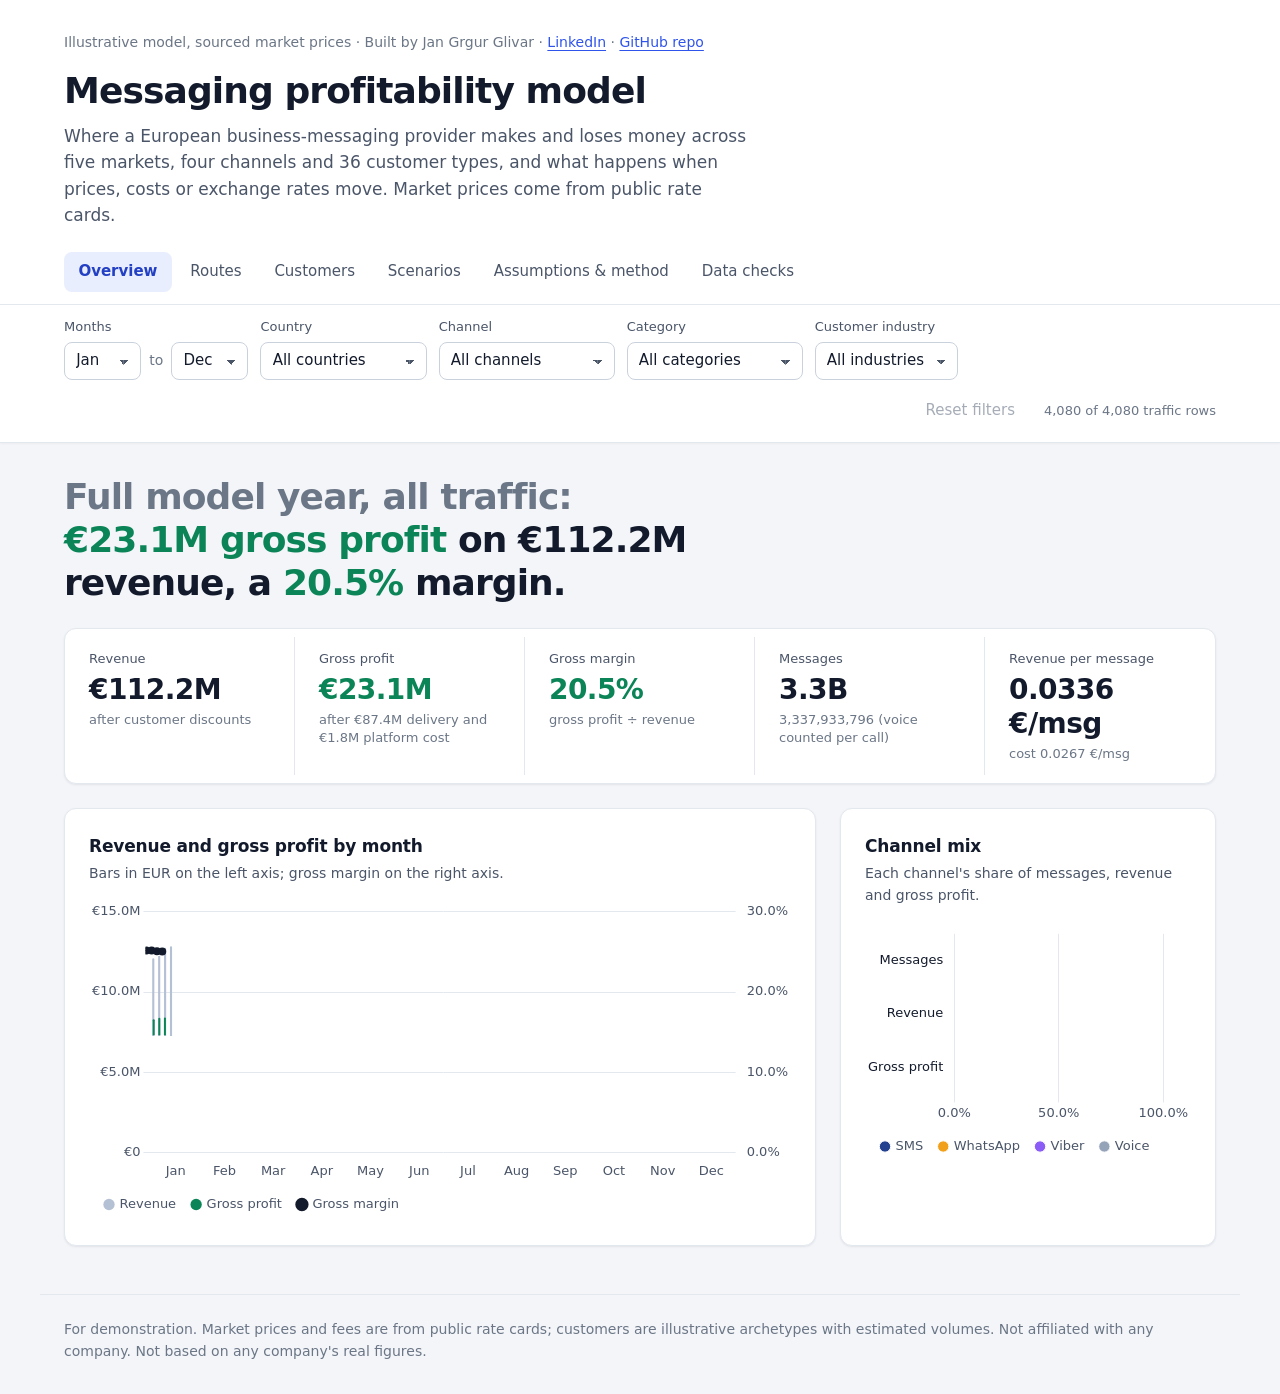
==== modules/messaging/index.html @ d7bd5bd0 "Add 'modules/messaging/' from commit 'a09c724ceb9d208fd73eb77443048b083f8823d0' git-subtree-dir: mod" ====
<!doctype html>
<html lang="en">
<head>
  <meta charset="utf-8">
  <meta name="viewport" content="width=device-width, initial-scale=1">
  <title>Messaging profitability model</title>
  <meta name="description" content="Interactive model of a business-messaging provider's gross margin by country, channel and customer, priced from public rate cards, with what-if scenarios. Customers are illustrative.">
  <link rel="icon" href="favicon.svg" type="image/svg+xml">
  <link rel="apple-touch-icon" href="apple-touch-icon.png">
  <meta name="theme-color" content="#2f54eb">
  <link rel="canonical" href="https://jangrgur-cmd.github.io/messaging-profitability/">

  <!-- Link previews (LinkedIn, Slack, email): title, description and image card. -->
  <meta property="og:type" content="website">
  <meta property="og:url" content="https://jangrgur-cmd.github.io/messaging-profitability/">
  <meta property="og:title" content="Messaging profitability model">
  <meta property="og:description" content="Interactive dashboard: where a European business-messaging provider makes and loses money, and what happens when operator prices, FX or channel mix change. Built by Jan Grgur Glivar.">
  <meta property="og:image" content="https://jangrgur-cmd.github.io/messaging-profitability/docs/screenshots/og-image.png">
  <meta property="og:image:width" content="1200">
  <meta property="og:image:height" content="630">
  <meta property="og:image:alt" content="Messaging profitability model: headline result, KPIs and monthly revenue and gross profit chart">
  <meta name="twitter:card" content="summary_large_image">
  <meta name="author" content="Jan Grgur Glivar">

  <link rel="stylesheet" href="css/style.css">
</head>
<body>
  <a class="skip-link" href="#main">Skip to content</a>

  <header class="masthead">
    <div class="wrap">
      <p class="byline">
        Illustrative model, sourced market prices · Built by Jan Grgur Glivar ·
        <a href="https://linkedin.com/in/jangrgurglivar" rel="noopener">LinkedIn</a> ·
        <a href="https://github.com/jangrgur-cmd/messaging-profitability" rel="noopener">GitHub repo</a>
      </p>
      <h1>Messaging profitability model</h1>
      <p class="lede">
        Where a European business-messaging provider makes and loses money across five markets,
        four channels and 36 customer types, and what happens when prices, costs or exchange rates
        move. Market prices come from public rate cards.
      </p>
    </div>

    <nav class="wrap tabs" aria-label="Views">
      <div role="tablist" id="tablist">
        <button role="tab" id="tab-overview" aria-controls="panel-overview" data-tab="overview">Overview</button>
        <button role="tab" id="tab-routes" aria-controls="panel-routes" data-tab="routes">Routes</button>
        <button role="tab" id="tab-customers" aria-controls="panel-customers" data-tab="customers">Customers</button>
        <button role="tab" id="tab-scenarios" aria-controls="panel-scenarios" data-tab="scenarios">Scenarios</button>
        <button role="tab" id="tab-assumptions" aria-controls="panel-assumptions" data-tab="assumptions">Assumptions &amp; method</button>
        <button role="tab" id="tab-checks" aria-controls="panel-checks" data-tab="checks">Data checks</button>
      </div>
    </nav>
  </header>

  <section class="filterbar" aria-label="Filters">
    <form class="wrap filters" id="filters">
      <fieldset class="filter filter--months">
        <legend>Months</legend>
        <label class="sr-only" for="f-from">From month</label>
        <select id="f-from" name="monthFrom"></select>
        <span aria-hidden="true">to</span>
        <label class="sr-only" for="f-to">To month</label>
        <select id="f-to" name="monthTo"></select>
      </fieldset>
      <div class="filter">
        <label for="f-country">Country</label>
        <select id="f-country" name="country"></select>
      </div>
      <div class="filter">
        <label for="f-channel">Channel</label>
        <select id="f-channel" name="channel"></select>
      </div>
      <div class="filter">
        <label for="f-category">Category</label>
        <select id="f-category" name="category"></select>
      </div>
      <div class="filter">
        <label for="f-industry">Customer industry</label>
        <select id="f-industry" name="industry"></select>
      </div>
      <div class="filter filter--actions">
        <button type="button" id="f-reset" class="button-quiet">Reset filters</button>
        <p class="filter-count" id="filter-count" aria-live="polite"></p>
      </div>
    </form>
  </section>

  <main id="main" class="wrap">
    <p class="load-error" id="load-error" hidden></p>

    <section role="tabpanel" id="panel-overview" aria-labelledby="tab-overview" tabindex="0">
      <h2 class="sr-only">Overview</h2>
      <p class="statement" id="statement" aria-live="polite"></p>

      <dl class="ledger" id="kpis"></dl>

      <div class="charts">
        <figure class="chart chart--wide">
          <figcaption>
            <h3>Revenue and gross profit by month</h3>
            <p>Bars in EUR on the left axis; gross margin on the right axis.</p>
          </figcaption>
          <div class="chart-box">
            <canvas id="trend-chart" role="img"></canvas>
          </div>
        </figure>
        <figure class="chart">
          <figcaption>
            <h3>Channel mix</h3>
            <p>Each channel's share of messages, revenue and gross profit.</p>
          </figcaption>
          <div class="chart-box chart-box--short">
            <canvas id="mix-chart" role="img"></canvas>
          </div>
          <p class="chart-note" id="mix-note" hidden></p>
        </figure>
      </div>
    </section>

    <section role="tabpanel" id="panel-routes" aria-labelledby="tab-routes" tabindex="0" hidden>
      <h2 class="section-title">Routes</h2>
      <p class="section-lede" id="routes-summary" aria-live="polite"></p>

      <div class="block heatmap-card">
        <h3 class="block-title">Gross margin by country and channel</h3>
        <p class="block-note">Each cell is one route. Deeper green means a higher margin; red cells lose money. A dash means no traffic.</p>
        <div id="heatmap" class="heatmap"></div>
      </div>

      <div class="block">
        <div class="block-head">
          <h3 class="block-title">All routes</h3>
          <button type="button" class="button-quiet" id="routes-csv">Download CSV</button>
        </div>
        <p class="block-note">Cost headroom: how much the route's delivery cost (operator, Meta or Viber fees) could rise,
          with customer prices unchanged, before it stops making money. A negative value means the route already loses money.</p>
        <div id="routes-table"></div>
      </div>
    </section>

    <section role="tabpanel" id="panel-customers" aria-labelledby="tab-customers" tabindex="0" hidden>
      <h2 class="section-title">Customers</h2>
      <p class="section-lede" id="customers-summary" aria-live="polite"></p>

      <figure class="chart block">
        <figcaption>
          <h3>Whale curve</h3>
          <p>Customers sorted from most to least profitable, against their cumulative share of gross profit.
            The curve rises above 100% when some customers lose money.</p>
        </figcaption>
        <div class="chart-box chart-box--short">
          <canvas id="whale-chart" role="img"></canvas>
        </div>
        <p class="chart-note" id="whale-note"></p>
      </figure>

      <div class="customers-grid">
        <div class="block">
          <div class="block-head">
            <h3 class="block-title">All customers</h3>
            <button type="button" class="button-quiet" id="customers-csv">Download CSV</button>
          </div>
          <div id="customers-table"></div>
        </div>
        <aside class="customer-panel" id="customer-detail" aria-live="polite" aria-label="Customer detail"></aside>
      </div>
    </section>
    <section role="tabpanel" id="panel-scenarios" aria-labelledby="tab-scenarios" tabindex="0" hidden>
      <h2 class="section-title">Scenarios</h2>
      <p class="section-lede" id="scenario-summary" aria-live="polite"></p>

      <div class="presets block" id="presets" role="group" aria-label="Preset scenarios"></div>

      <div class="scenario-layout">
        <form class="scenario-controls" id="scenario-form" aria-label="Scenario settings">
          <p class="block-note">
            Steps are applied in this order. Each bar in the bridge is the change in gross profit caused by
            that step, given the steps before it. Filters above apply to both baseline and scenario.
          </p>

          <fieldset class="step">
            <legend><span class="step-no">1</span> Volume</legend>
            <label class="slider">
              <span>Change in messages <output id="o-volume"></output></span>
              <input type="range" name="volumeChange" min="-30" max="30" step="1" value="0">
            </label>
            <label class="inline-select">Applies to
              <select name="volumeCategory"></select>
            </label>
          </fieldset>

          <fieldset class="step">
            <legend><span class="step-no">2</span> SMS → WhatsApp migration</legend>
            <label class="slider">
              <span>Authentication SMS moved <output id="o-ma"></output></span>
              <input type="range" name="migration.authentication" min="0" max="50" step="1" value="0">
            </label>
            <label class="slider">
              <span>Utility SMS moved <output id="o-mu"></output></span>
              <input type="range" name="migration.utility" min="0" max="50" step="1" value="0">
            </label>
            <label class="slider">
              <span>Marketing SMS moved <output id="o-mm"></output></span>
              <input type="range" name="migration.marketing" min="0" max="50" step="1" value="0">
            </label>
            <label class="inline-select">WhatsApp messages per SMS replaced
              <input type="number" name="conversionRatio" min="0.5" max="2" step="0.05" value="1">
            </label>
          </fieldset>

          <fieldset class="step">
            <legend><span class="step-no">3</span> Customer price</legend>
            <label class="slider">
              <span>Change in our own fee <output id="o-price"></output></span>
              <input type="range" name="priceChange" min="-20" max="20" step="1" value="0">
            </label>
            <label class="inline-select">Applies to
              <select name="priceChannel"></select>
            </label>
          </fieldset>

          <fieldset class="step">
            <legend><span class="step-no">4</span> Operator cost</legend>
            <label class="slider">
              <span>Change in delivery cost <output id="o-cost"></output></span>
              <input type="range" name="costChange" min="-30" max="50" step="1" value="0">
            </label>
            <label class="inline-select">Applies to
              <select name="costChannel"></select>
            </label>
            <div class="country-checks" id="cost-countries" role="group" aria-label="Countries the cost change applies to"></div>
            <p class="hint">With no country ticked, the change applies to all countries.</p>
          </fieldset>

          <fieldset class="step">
            <legend><span class="step-no">5</span> Exchange rate</legend>
            <label class="slider">
              <span>Change in EUR/USD <output id="o-fx"></output></span>
              <input type="range" name="fxChange" min="-20" max="20" step="1" value="0">
            </label>
          </fieldset>
        </form>

        <div class="scenario-results">
          <div class="block">
            <h3 class="block-title">Baseline and scenario</h3>
            <div id="scenario-compare"></div>
          </div>

          <figure class="chart block">
            <figcaption>
              <h3>Margin bridge</h3>
              <p>Gross profit from baseline to scenario, step by step. The axis does not start at zero, so small effects stay visible.</p>
            </figcaption>
            <div class="chart-box">
              <canvas id="bridge-chart" role="img"></canvas>
            </div>
          </figure>

          <div class="affected">
            <div class="block">
              <h3 class="block-title">Routes most affected</h3>
              <div id="affected-routes"></div>
            </div>
            <div class="block">
              <h3 class="block-title">Customers most affected</h3>
              <div id="affected-customers"></div>
            </div>
          </div>
        </div>
      </div>
    </section>
    <section role="tabpanel" id="panel-assumptions" aria-labelledby="tab-assumptions" tabindex="0" hidden>
      <h2 class="section-title">Assumptions &amp; method</h2>
      <p class="section-lede" id="assumptions-summary" aria-live="polite"></p>
      <p class="disclaimer">
        For demonstration. Market prices and fees are from public rate cards; customers are illustrative
        archetypes with estimated volumes. Not affiliated with any company. Not based on any company's real figures.
      </p>

      <div class="block">
        <div class="block-head">
          <h3 class="block-title">Every assumption</h3>
          <button type="button" class="button-quiet" id="assumptions-csv">Download CSV</button>
        </div>
        <div class="table-filters">
          <label class="inline-select">Group <select id="a-group"></select></label>
          <label class="inline-select">Status <select id="a-status"></select></label>
        </div>
        <div id="assumptions-table"></div>
      </div>

      <div class="block">
        <div class="block-head">
          <h3 class="block-title">Customer archetypes and their estimated volumes</h3>
          <button type="button" class="button-quiet" id="archetypes-csv">Download CSV</button>
        </div>
        <div id="archetypes-table"></div>
      </div>

      <div class="method">
        <div class="block">
          <h3 class="block-title">How the numbers are calculated</h3>
          <dl class="formulas">
            <div>
              <dt>Revenue</dt>
              <dd><code>volume × (pass-through + (list price − pass-through) × (1 − customer discount))</code>
                The discount applies only to our own fee. Third-party fees passed on at cost (Meta's WhatsApp fee,
                US carrier fees) are charged in full.</dd>
            </div>
            <div>
              <dt>Delivery cost</dt>
              <dd><code>volume × cost per message × exchange rate to EUR</code>
                What we pay operators (SMS, voice), Meta (WhatsApp) or Viber. USD costs are converted at the EUR/USD rate.</dd>
            </div>
            <div>
              <dt>Platform cost</dt>
              <dd><code>volume × platform cost per message</code>
                Our own infrastructure and support cost, so gross margin is not overstated.</dd>
            </div>
            <div>
              <dt>Gross profit</dt>
              <dd><code>revenue − delivery cost − platform cost</code></dd>
            </div>
            <div>
              <dt>Gross margin</dt>
              <dd><code>gross profit ÷ revenue</code> Shown as "n/a" when revenue is zero.</dd>
            </div>
            <div>
              <dt>Cost headroom</dt>
              <dd><code>gross profit ÷ delivery cost</code>
                How far delivery cost can rise, with prices unchanged, before a route breaks even: the margin of safety
                to bring into an operator negotiation. Raising that route's operator cost by this amount on the Scenarios
                tab brings its gross profit to zero.</dd>
            </div>
            <div>
              <dt>Route</dt>
              <dd>One country × channel combination, e.g. "Germany SMS". A route is loss-making when its gross profit
                over the selected period is below zero.</dd>
            </div>
            <div>
              <dt>Whale curve</dt>
              <dd>Customers sorted by gross profit, highest first, against their cumulative share of total gross
                profit. It rises above 100% when some customers lose money.</dd>
            </div>
            <div>
              <dt>Revenue and cost per message</dt>
              <dd><code>revenue ÷ messages</code> and <code>(delivery cost + platform cost) ÷ messages</code>.
                Voice is counted per call.</dd>
            </div>
          </dl>
        </div>

        <div class="block">
          <h3 class="block-title">Scenario order of operations</h3>
          <ol class="steps-list" id="method-steps"></ol>
          <p class="block-note">Each bar in the margin bridge is the change in gross profit caused by one step, given the
            steps before it, so the bars add up exactly to the total change.</p>
        </div>

        <div class="block">
          <h3 class="block-title">How the traffic data is made</h3>
          <p class="prose">
            A small Node script (<code>scripts/generate-data.mjs</code>) turns the assumptions into one row per month,
            customer, country, channel and category. Monthly volume = the customer's estimated base volume × its share
            of traffic in that country × the channel's share × the category's share × a seasonality index × a little
            random noise. The noise comes from a seeded random number generator, so the same assumptions always
            produce exactly the same data. Revenue, cost and profit are not stored; they are calculated in the
            browser, so scenarios can recalculate them.
          </p>
        </div>
      </div>
    </section>

    <section role="tabpanel" id="panel-checks" aria-labelledby="tab-checks" tabindex="0" hidden>
      <h2 class="section-title">Data checks</h2>
      <p class="section-lede" id="checks-summary" aria-live="polite"></p>
      <ul class="checks" id="checks-list"></ul>
    </section>
  </main>

  <footer class="wrap footer">
    <p>For demonstration. Market prices and fees are from public rate cards; customers are illustrative archetypes with estimated volumes. Not affiliated with any company. Not based on any company's real figures.</p>
  </footer>

  <script src="lib/chart.umd.min.js"></script>
  <script type="module" src="js/main.js"></script>
</body>
</html>
---- modules/messaging/css/style.css ----
/* Messaging profitability model: styles.
   Cool, crisp light theme. One accent colour (cobalt) for interface state only.
   Profit and loss have their own colours and are always paired with a word or
   symbol. Content sits on white cards over a light grey page. */

:root {
  --page: #f3f5f9;
  --surface: #ffffff;
  --surface-2: #f8fafc;
  --ink: #121a2b;
  --ink-muted: #4a5568;
  --ink-faint: #6b7686;
  --rule: #e3e8ef;
  --rule-strong: #c9d1dd;
  --accent: #2f54eb;
  --accent-strong: #2340c4;
  --accent-soft: #e9eefe;
  --profit: #0b8457;
  --loss: #d9363e;
  --revenue: #b4c0d4;

  --ch-sms: #24418f;
  --ch-whatsapp: #f0a01a;
  --ch-viber: #8b5cf6;
  --ch-voice: #94a3b8;

  --font-sans: "Segoe UI Variable Text", -apple-system, BlinkMacSystemFont, "SF Pro Text", "Segoe UI", system-ui, "Helvetica Neue", Arial, sans-serif;
  --font-display: "Segoe UI Variable Display", -apple-system, BlinkMacSystemFont, "SF Pro Display", "Segoe UI", system-ui, "Helvetica Neue", Arial, sans-serif;

  --step--1: 0.875rem;
  --step-0: 1rem;
  --step-1: 1.25rem;
  --step-2: 1.75rem;
  --step-3: 2.25rem;

  --space-1: 0.25rem;
  --space-2: 0.5rem;
  --space-3: 0.75rem;
  --space-4: 1rem;
  --space-5: 1.5rem;
  --space-6: 2rem;
  --space-7: 3rem;

  --radius: 12px;
  --radius-sm: 8px;
  --shadow: 0 1px 2px rgba(16, 24, 40, 0.04), 0 1px 3px rgba(16, 24, 40, 0.04);

  --wrap: 75rem;
  color-scheme: light;
}

*, *::before, *::after { box-sizing: border-box; }

html { -webkit-text-size-adjust: 100%; }

body {
  margin: 0;
  background: var(--page);
  color: var(--ink);
  font-family: var(--font-sans);
  font-size: var(--step-0);
  line-height: 1.55;
  font-variant-numeric: tabular-nums;
  -webkit-font-smoothing: antialiased;
}

a { color: var(--accent); text-underline-offset: 0.18em; }
a:hover { color: var(--accent-strong); text-decoration-thickness: 2px; }

:focus-visible {
  outline: 2px solid var(--accent);
  outline-offset: 2px;
  border-radius: 4px;
}

.wrap {
  max-width: var(--wrap);
  margin-inline: auto;
  padding-inline: var(--space-5);
}

.sr-only {
  position: absolute;
  width: 1px;
  height: 1px;
  padding: 0;
  margin: -1px;
  overflow: hidden;
  clip: rect(0 0 0 0);
  white-space: nowrap;
  border: 0;
}

.skip-link {
  position: absolute;
  left: var(--space-4);
  top: -3rem;
  padding: var(--space-2) var(--space-3);
  background: var(--surface);
  border: 1px solid var(--accent);
  border-radius: var(--radius-sm);
  z-index: 10;
}
.skip-link:focus { top: var(--space-4); }

/* Shared card look: white, hairline border, soft corners, barely-there shadow. */
.card,
.ledger,
.chart,
.heatmap-card,
.table-scroll,
.customer-panel,
.scenario-controls,
.checks,
.formulas,
.disclaimer {
  background: var(--surface);
  border: 1px solid var(--rule);
  border-radius: var(--radius);
  box-shadow: var(--shadow);
}

/* ---------- Masthead ---------- */

.masthead {
  background: var(--surface);
  border-bottom: 1px solid var(--rule);
}

.masthead > .wrap:first-child { padding-top: var(--space-6); }

.byline {
  margin: 0 0 var(--space-4);
  font-size: var(--step--1);
  color: var(--ink-faint);
}

h1 {
  margin: 0;
  font-family: var(--font-display);
  font-size: clamp(1.75rem, 1.4rem + 1.2vw, 2.25rem);
  line-height: 1.15;
  font-weight: 700;
  letter-spacing: -0.025em;
}

.lede {
  margin: var(--space-3) 0 var(--space-5);
  max-width: 64ch;
  font-size: 1.0625rem;
  color: var(--ink-muted);
}

/* ---------- Tabs ---------- */

.tabs { padding-bottom: var(--space-3); }

.tabs [role="tablist"] {
  display: flex;
  gap: var(--space-1);
  overflow-x: auto;
  scrollbar-width: none;
}

[role="tab"] {
  appearance: none;
  border: 0;
  background: none;
  padding: 0.5rem 0.9rem;
  border-radius: var(--radius-sm);
  font: inherit;
  font-size: 0.9375rem;
  font-weight: 500;
  color: var(--ink-muted);
  white-space: nowrap;
  cursor: pointer;
}

[role="tab"]:hover { color: var(--ink); background: var(--surface-2); }

[role="tab"][aria-selected="true"] {
  color: var(--accent-strong);
  background: var(--accent-soft);
  font-weight: 600;
}

/* ---------- Filter bar ---------- */

.filterbar {
  position: sticky;
  top: 0;
  z-index: 5;
  background: color-mix(in srgb, var(--surface) 94%, transparent);
  backdrop-filter: blur(8px);
  border-bottom: 1px solid var(--rule);
  box-shadow: 0 1px 2px rgba(16, 24, 40, 0.04);
}

.filters {
  display: flex;
  flex-wrap: wrap;
  align-items: flex-end;
  gap: var(--space-3);
  padding-block: var(--space-3);
  margin-block: 0;
}

.filter {
  display: flex;
  flex-direction: column;
  gap: 0.3rem;
  margin: 0;
  padding: 0;
  border: 0;
  min-width: 0;
}

.filter > label,
.filter > legend {
  padding: 0;
  font-size: 0.8125rem;
  font-weight: 500;
  color: var(--ink-muted);
}

.filter--months {
  flex-direction: row;
  flex-wrap: wrap;
  align-items: center;
  gap: var(--space-2);
}
.filter--months legend { width: 100%; margin-bottom: 0.3rem; }
.filter--months > span { font-size: var(--step--1); color: var(--ink-faint); }

select {
  font: inherit;
  font-size: 0.9375rem;
  color: var(--ink);
  background-color: var(--surface);
  border: 1px solid var(--rule-strong);
  border-radius: var(--radius-sm);
  padding: 0.4rem 2rem 0.4rem 0.7rem;
  min-height: 2.375rem;
  max-width: 14rem;
  appearance: none;
  background-image: linear-gradient(45deg, transparent 50%, var(--ink-muted) 50%),
    linear-gradient(135deg, var(--ink-muted) 50%, transparent 50%);
  background-position: calc(100% - 1rem) 55%, calc(100% - 0.7rem) 55%;
  background-size: 0.3rem 0.3rem;
  background-repeat: no-repeat;
  transition: border-color 150ms ease, box-shadow 150ms ease;
}
select:hover { border-color: var(--ink-faint); }

/* Dropdowns size to their longest option; cap them so the whole filter bar fits on one row. */
.filters select { max-width: 11rem; }

select.is-active {
  border-color: var(--accent);
  background-color: var(--accent-soft);
  color: var(--accent-strong);
  font-weight: 500;
}

.filter--actions {
  flex-direction: row;
  align-items: center;
  gap: var(--space-4);
  margin-left: auto;
}

.button-quiet {
  font: inherit;
  font-size: 0.9375rem;
  font-weight: 500;
  color: var(--accent);
  background: none;
  border: 1px solid transparent;
  border-radius: var(--radius-sm);
  padding: 0.4rem 0.75rem;
  min-height: 2.375rem;
  cursor: pointer;
  transition: background-color 150ms ease, border-color 150ms ease;
}
.button-quiet:hover:not(:disabled) { background: var(--accent-soft); color: var(--accent-strong); }
.button-quiet:disabled { color: var(--ink-faint); cursor: default; opacity: 0.6; }

.filter-count {
  margin: 0;
  font-size: 0.8125rem;
  color: var(--ink-faint);
}

/* ---------- Main ---------- */

main { padding-block: var(--space-6) var(--space-7); }

[role="tabpanel"]:focus-visible { outline-offset: 8px; }

.load-error {
  padding: var(--space-4);
  border-left: 3px solid var(--loss);
  border-radius: var(--radius-sm);
  background: var(--surface);
}

.placeholder { color: var(--ink-muted); }

/* The statement: the headline result, rewritten as the filters change. */
.statement {
  margin: 0 0 var(--space-5);
  max-width: 30ch;
  font-family: var(--font-display);
  font-size: clamp(1.625rem, 1.2rem + 1.5vw, var(--step-3));
  line-height: 1.2;
  font-weight: 700;
  letter-spacing: -0.025em;
  text-wrap: balance;
}

.statement .scope { color: var(--ink-faint); font-weight: 600; }
.statement .figure { white-space: nowrap; }
.statement .figure--profit { color: var(--profit); }
.statement .figure--loss { color: var(--loss); }

/* KPI row: one card, five figures separated by thin dividers. */
.ledger {
  display: grid;
  grid-template-columns: repeat(5, minmax(0, 1fr));
  margin: 0 0 var(--space-5);
  padding: var(--space-2) 0;
}

.ledger > div {
  padding: var(--space-3) var(--space-5);
  border-right: 1px solid var(--rule);
}
.ledger > div:last-child { border-right: 0; }

.ledger dt {
  font-size: 0.8125rem;
  font-weight: 500;
  color: var(--ink-muted);
}

.ledger dd { margin: 0; }

.ledger .value {
  display: block;
  font-family: var(--font-display);
  font-size: 1.75rem;
  font-weight: 700;
  letter-spacing: -0.02em;
  line-height: 1.2;
  margin-block: var(--space-1);
}

.ledger .value--loss { color: var(--loss); }

.ledger .detail {
  display: block;
  font-size: 0.8125rem;
  line-height: 1.4;
  color: var(--ink-faint);
}

.loss-mark {
  font-size: 0.55em;
  font-weight: 700;
  vertical-align: 0.3em;
  margin-left: 0.4em;
}

/* Sign colours: green for gains and positive margins, red for losses. Always
   paired with a sign (+/−) or a word, so colour is never the only signal. */
.pos { color: var(--profit); }
.neg { color: var(--loss); }

/* ---------- Charts ---------- */

.charts {
  display: grid;
  grid-template-columns: minmax(0, 2fr) minmax(0, 1fr);
  gap: var(--space-5);
}

.chart { margin: 0; min-width: 0; padding: var(--space-5); }

.chart figcaption { margin-bottom: var(--space-4); }

.chart h3 {
  margin: 0;
  font-size: 1.0625rem;
  font-weight: 650;
  letter-spacing: -0.01em;
}

.chart figcaption p {
  margin: var(--space-1) 0 0;
  font-size: var(--step--1);
  color: var(--ink-muted);
}

.chart-box { position: relative; height: 20rem; }
.chart-box--short { height: 15rem; }

.chart-note {
  margin: var(--space-3) 0 0;
  font-size: var(--step--1);
  color: var(--ink-muted);
}

/* ---------- Section layout ---------- */

.section-title {
  margin: 0;
  font-family: var(--font-display);
  font-size: var(--step-2);
  font-weight: 700;
  letter-spacing: -0.02em;
  line-height: 1.2;
}

.section-lede {
  margin: var(--space-2) 0 var(--space-6);
  max-width: 66ch;
  font-size: 1.125rem;
  line-height: 1.5;
  color: var(--ink);
}

.block { margin: 0 0 var(--space-6); min-width: 0; }

.block-head {
  display: flex;
  align-items: center;
  justify-content: space-between;
  gap: var(--space-4);
  margin-bottom: var(--space-3);
}

.block-title { margin: 0; font-size: 1.0625rem; font-weight: 650; letter-spacing: -0.01em; }

.block-note {
  margin: var(--space-1) 0 var(--space-4);
  font-size: var(--step--1);
  color: var(--ink-muted);
}

/* ---------- Heatmap ---------- */

.heatmap-card { padding: var(--space-5); }
.heatmap-card .block-note { margin-bottom: var(--space-3); }

.heatmap table {
  border-collapse: separate;
  border-spacing: 6px;
  width: 100%;
  max-width: 52rem;
  table-layout: fixed;
  margin-left: -6px;
}

.heatmap th {
  font-size: 0.8125rem;
  font-weight: 600;
  color: var(--ink-muted);
  text-align: left;
  padding: var(--space-1) var(--space-2);
}

.heatmap thead th { text-align: center; }
.heatmap tbody th { width: 9.5rem; color: var(--ink); font-weight: 600; font-size: 0.9375rem; }

.heatmap td {
  height: 4rem;
  padding: var(--space-2);
  text-align: center;
  vertical-align: middle;
  border-radius: var(--radius-sm);
  background-color: var(--surface-2);
  transition: background-color 450ms ease-out, box-shadow 450ms ease-out, color 450ms ease-out;
}

.heatmap .cell-margin { display: block; font-weight: 700; font-size: 1.125rem; letter-spacing: -0.01em; }
.heatmap .cell-revenue { display: block; font-size: 0.8125rem; color: var(--ink-muted); }
.heatmap td.is-loss { box-shadow: inset 0 0 0 2px var(--loss); }
.heatmap td.corner { background: transparent; height: auto; }
.heatmap td.is-empty { color: var(--ink-faint); background-color: transparent; box-shadow: inset 0 0 0 1px var(--rule); }

/* ---------- Data tables ---------- */

.table-scroll { overflow-x: auto; }

.data-table {
  width: 100%;
  border-collapse: collapse;
  font-size: 0.9375rem;
}

.data-table th,
.data-table td {
  padding: 0.7rem var(--space-4);
  border-bottom: 1px solid var(--rule);
  text-align: left;
  white-space: nowrap;
}
.data-table tbody tr:last-child > * { border-bottom: 0; }

.data-table .num { text-align: right; }

.data-table thead th { padding: 0; vertical-align: bottom; background: var(--surface-2); }
.data-table thead th:first-child { border-top-left-radius: var(--radius); }
.data-table thead th:last-child { border-top-right-radius: var(--radius); }

.data-table tbody th { font-weight: 600; }

.sort-button {
  display: inline-flex;
  align-items: center;
  gap: 0.35em;
  width: 100%;
  padding: 0.65rem var(--space-4);
  border: 0;
  background: none;
  font: inherit;
  font-size: 0.8125rem;
  font-weight: 600;
  color: var(--ink-muted);
  text-align: inherit;
  cursor: pointer;
}
.num .sort-button { justify-content: flex-end; }
.sort-button:hover { color: var(--ink); }
[aria-sort="ascending"] .sort-button,
[aria-sort="descending"] .sort-button { color: var(--accent-strong); }
.sort-arrow { font-size: 0.7em; min-width: 0.8em; }

.data-table tbody tr { transition: background-color 120ms ease; }
.data-table tbody tr:hover { background: var(--surface-2); }
.data-table tbody tr.is-clickable { cursor: pointer; }
.data-table tbody tr[aria-selected="true"] { background: var(--accent-soft); }
.data-table .empty { color: var(--ink-muted); text-align: center; padding: var(--space-5); }

.row-button {
  padding: 0;
  border: 0;
  background: none;
  font: inherit;
  font-weight: 600;
  color: var(--accent);
  text-align: left;
  cursor: pointer;
}
.row-button:hover { color: var(--accent-strong); text-decoration: underline; text-underline-offset: 0.18em; }

.loss-badge {
  display: inline-block;
  margin-left: 0.5em;
  padding: 0.05em 0.5em;
  border-radius: 999px;
  font-size: 0.75rem;
  font-weight: 700;
  line-height: 1.5;
  color: var(--loss);
  background: color-mix(in srgb, var(--loss) 10%, transparent);
}

/* ---------- Customer detail ---------- */

/* The panel sits above the table at full width: beside it, the table's profit
   columns did not fit in the 75rem page width. */
.customers-grid {
  display: grid;
  grid-template-columns: minmax(0, 1fr);
  gap: var(--space-5);
}

.customer-panel {
  order: -1;
  max-width: 48rem;
  scroll-margin-top: 7rem; /* stay clear of the sticky filter bar when scrolled into view */
  padding: var(--space-5);
}

.customer-panel h3 { margin: 0; font-family: var(--font-display); font-size: var(--step-1); font-weight: 700; letter-spacing: -0.015em; line-height: 1.25; }
.customer-panel .detail-meta { margin: var(--space-1) 0 var(--space-3); font-size: var(--step--1); color: var(--ink-muted); }
.customer-panel .detail-note { margin: 0 0 var(--space-4); font-size: var(--step--1); color: var(--ink-muted); }
.customer-panel .detail-empty { margin: 0; color: var(--ink-muted); }

.customer-panel dl {
  display: grid;
  grid-template-columns: repeat(4, minmax(0, 1fr));
  gap: var(--space-3) var(--space-4);
  margin: 0 0 var(--space-5);
  padding: var(--space-4);
  background: var(--surface-2);
  border-radius: var(--radius-sm);
}
.customer-panel dt { font-size: 0.8125rem; color: var(--ink-muted); }
.customer-panel dd { margin: 0; font-family: var(--font-display); font-size: var(--step-1); font-weight: 700; }
.customer-panel dd.is-loss { color: var(--loss); }

.customer-panel table { width: 100%; border-collapse: collapse; font-size: var(--step--1); }
.customer-panel th, .customer-panel td { padding: 0.45rem 0; border-bottom: 1px solid var(--rule); text-align: left; }
.customer-panel .num { text-align: right; }
.customer-panel caption { text-align: left; font-weight: 650; font-size: var(--step--1); padding-bottom: var(--space-2); }

/* ---------- Scenarios ---------- */

.presets {
  display: grid;
  grid-template-columns: repeat(auto-fit, minmax(14rem, 1fr));
  gap: var(--space-3);
}

.preset {
  display: flex;
  flex-direction: column;
  gap: var(--space-1);
  padding: var(--space-4);
  border: 1px solid var(--rule);
  border-radius: var(--radius);
  background: var(--surface);
  box-shadow: var(--shadow);
  font: inherit;
  text-align: left;
  color: var(--ink);
  cursor: pointer;
  transition: border-color 150ms ease, box-shadow 150ms ease, background-color 150ms ease;
}
.preset:hover { border-color: var(--accent); }
.preset[aria-pressed="true"] { border-color: var(--accent); box-shadow: 0 0 0 3px var(--accent-soft); background: var(--accent-soft); }
.preset strong { font-weight: 650; }
.preset span { font-size: var(--step--1); line-height: 1.45; color: var(--ink-muted); }
.preset--reset { align-items: flex-start; justify-content: center; border-style: dashed; box-shadow: none; background: transparent; }

.scenario-layout {
  display: grid;
  grid-template-columns: minmax(17rem, 22rem) minmax(0, 1fr);
  gap: var(--space-5);
  align-items: start;
}

.scenario-controls { position: sticky; top: 6.5rem; padding: var(--space-5); }
.scenario-controls .block-note { margin-top: 0; }

.step {
  margin: 0 0 var(--space-3);
  padding: var(--space-4) 0 var(--space-3);
  border: 0;
  border-top: 1px solid var(--rule);
  min-width: 0;
}
.step:last-child { margin-bottom: 0; padding-bottom: 0; }

.step legend {
  padding: 0;
  font-weight: 650;
  display: flex;
  align-items: center;
  gap: var(--space-2);
}

.step-no {
  display: inline-grid;
  place-items: center;
  width: 1.5rem;
  height: 1.5rem;
  border-radius: 50%;
  background: var(--accent-soft);
  color: var(--accent-strong);
  font-size: 0.8125rem;
  font-weight: 700;
}

.slider { display: block; margin-top: var(--space-3); font-size: var(--step--1); color: var(--ink-muted); }
.slider > span { display: flex; justify-content: space-between; gap: var(--space-2); }
.slider output { color: var(--ink); font-weight: 650; }
.slider output.is-changed { color: var(--accent-strong); }
.slider output.pos { color: var(--profit); }
.slider output.neg { color: var(--loss); }
.slider input[type="range"] { width: 100%; margin: var(--space-2) 0 0; accent-color: var(--accent); }

.inline-select {
  display: flex;
  align-items: center;
  justify-content: space-between;
  gap: var(--space-2);
  margin-top: var(--space-3);
  font-size: var(--step--1);
  color: var(--ink-muted);
}
.inline-select input[type="number"] {
  width: 5rem;
  font: inherit;
  font-size: 0.9375rem;
  padding: 0.35rem 0.5rem;
  border: 1px solid var(--rule-strong);
  border-radius: var(--radius-sm);
  text-align: right;
}

.inline-select input[type="number"]:invalid { border-color: var(--loss); outline-color: var(--loss); }

.country-checks { display: flex; flex-wrap: wrap; gap: var(--space-2) var(--space-3); margin-top: var(--space-3); font-size: var(--step--1); }
.hint { margin: var(--space-2) 0 0; font-size: 0.8125rem; color: var(--ink-faint); }
.country-checks label { display: inline-flex; align-items: center; gap: 0.35em; }
.country-checks input { accent-color: var(--accent); width: 1rem; height: 1rem; }

.compare { width: 100%; border-collapse: collapse; font-size: 0.9375rem; }
.compare th, .compare td { padding: 0.7rem var(--space-4); border-bottom: 1px solid var(--rule); text-align: right; }
.compare tbody tr:last-child > * { border-bottom: 0; }
.compare th:first-child { text-align: left; font-weight: 600; }
.compare thead th { font-size: 0.8125rem; color: var(--ink-muted); font-weight: 600; background: var(--surface-2); }
.compare thead th:first-child { border-top-left-radius: var(--radius); }
.compare thead th:last-child { border-top-right-radius: var(--radius); }
.compare .up { color: var(--profit); font-weight: 600; }
.compare .down { color: var(--loss); font-weight: 600; }
#scenario-compare { background: var(--surface); border: 1px solid var(--rule); border-radius: var(--radius); box-shadow: var(--shadow); overflow-x: auto; }

.affected { display: grid; grid-template-columns: repeat(auto-fit, minmax(17rem, 1fr)); gap: var(--space-5); }
.affected .block { margin: 0; padding: var(--space-5); background: var(--surface); border: 1px solid var(--rule); border-radius: var(--radius); box-shadow: var(--shadow); }
.affected table { width: 100%; border-collapse: collapse; font-size: var(--step--1); }
.affected th, .affected td { padding: 0.45rem 0 0.45rem var(--space-3); border-bottom: 1px solid var(--rule); text-align: right; }
.affected tbody tr:last-child > * { border-bottom: 0; }
.affected th:first-child, .affected td:first-child { text-align: left; padding-left: 0; }
.affected thead th { color: var(--ink-muted); font-weight: 600; font-size: 0.8125rem; }
.affected .up { color: var(--profit); font-weight: 600; }
.affected .down { color: var(--loss); font-weight: 600; }
.affected .none { margin: 0; color: var(--ink-muted); font-size: var(--step--1); }

@media (max-width: 64rem) {
  .scenario-layout { grid-template-columns: minmax(0, 1fr); }
  .scenario-controls { position: static; }
}

/* ---------- Assumptions & method ---------- */

.disclaimer {
  margin: 0 0 var(--space-6);
  max-width: 72ch;
  padding: var(--space-4) var(--space-5);
  border-left: 4px solid var(--accent);
  font-size: var(--step--1);
  color: var(--ink-muted);
}

.table-filters { display: flex; flex-wrap: wrap; gap: var(--space-2) var(--space-5); margin-bottom: var(--space-3); }
.table-filters .inline-select { margin-top: 0; justify-content: flex-start; }

.data-table td.wrap-note { white-space: normal; min-width: 16rem; max-width: 34rem; font-size: var(--step--1); line-height: 1.45; color: var(--ink-muted); }
.data-table .wrap-label { white-space: normal; min-width: 14rem; max-width: 22rem; }
.data-table td.wrap-unit { white-space: normal; min-width: 7rem; max-width: 11rem; font-size: var(--step--1); color: var(--ink-muted); }
.muted { color: var(--ink-faint); }

.status {
  display: inline-block;
  padding: 0.05em 0.55em;
  border-radius: 999px;
  font-size: 0.75rem;
  font-weight: 700;
  line-height: 1.6;
}
.status--sourced { color: var(--profit); background: color-mix(in srgb, var(--profit) 11%, transparent); }
.status--estimated { color: var(--ink-muted); background: color-mix(in srgb, var(--ink-muted) 11%, transparent); }
.status--placeholder { color: var(--loss); background: color-mix(in srgb, var(--loss) 10%, transparent); }

.method { max-width: 56rem; }
.formulas { margin: var(--space-3) 0 0; padding: var(--space-2) var(--space-5); }
.formulas > div { padding: var(--space-4) 0; border-top: 1px solid var(--rule); }
.formulas > div:first-child { border-top: 0; }
.formulas dt { font-weight: 650; }
.formulas dd { margin: var(--space-1) 0 0; color: var(--ink-muted); }
.formulas code, .prose code {
  display: inline-block;
  margin-right: 0.4em;
  font-family: var(--font-sans);
  font-size: 0.9375rem;
  color: var(--accent-strong);
  background: var(--accent-soft);
  padding: 0.05em 0.45em;
  border-radius: 6px;
}
.formulas code { display: block; width: fit-content; margin: var(--space-1) 0 var(--space-2); }
.steps-list { margin: var(--space-3) 0; padding-left: 1.4rem; }
.steps-list li { margin-bottom: var(--space-3); color: var(--ink-muted); }
.steps-list li::marker { color: var(--accent); font-weight: 700; }
.steps-list strong { color: var(--ink); }
.prose { max-width: 70ch; color: var(--ink-muted); }

/* ---------- Data checks ---------- */

.checks { list-style: none; margin: 0; padding: var(--space-2) var(--space-5); max-width: 60rem; }
.check {
  display: grid;
  grid-template-columns: 5.5rem minmax(0, 1fr);
  gap: var(--space-4);
  padding: var(--space-4) 0;
  border-top: 1px solid var(--rule);
}
.check:first-child { border-top: 0; }
.check-badge {
  align-self: start;
  justify-self: start;
  padding: 0.1em 0.6em;
  border-radius: 999px;
  font-weight: 700;
  font-size: 0.8125rem;
}
.check--pass .check-badge { color: var(--profit); background: color-mix(in srgb, var(--profit) 11%, transparent); }
.check--fail .check-badge { color: var(--loss); background: color-mix(in srgb, var(--loss) 10%, transparent); }
.check-head { display: flex; flex-wrap: wrap; align-items: baseline; gap: var(--space-1) var(--space-3); }
.check-head strong { font-weight: 650; }
.check-scope { font-size: 0.8125rem; color: var(--ink-faint); }
.check-detail { margin: var(--space-1) 0 0; font-size: var(--step--1); color: var(--ink-muted); }

/* ---------- Footer ---------- */

.footer {
  padding-block: var(--space-5) var(--space-6);
  border-top: 1px solid var(--rule);
  font-size: var(--step--1);
  color: var(--ink-faint);
}
.footer p { margin: 0; }

/* ---------- Responsive ---------- */

@media (max-width: 64rem) {
  .ledger { grid-template-columns: repeat(3, minmax(0, 1fr)); row-gap: var(--space-2); }
  .ledger > div:nth-child(3) { border-right: 0; }
  .charts { grid-template-columns: minmax(0, 1fr); }
  .customer-panel dl { grid-template-columns: repeat(2, minmax(0, 1fr)); }
}

@media (max-width: 40rem) {
  .wrap { padding-inline: var(--space-4); }
  .filterbar { position: static; }
  .filter { flex: 1 1 45%; }
  .filter--months { flex-basis: 100%; }
  select { max-width: none; width: 100%; }
  .filter--months select { width: auto; flex: 1; }
  .filter--actions { margin-left: 0; flex-basis: 100%; }
  .ledger { grid-template-columns: repeat(2, minmax(0, 1fr)); padding: 0; }
  .ledger > div { border-right: 0; border-bottom: 1px solid var(--rule); padding: var(--space-3) var(--space-4); }
  .ledger .value { font-size: 1.375rem; }
  .chart, .heatmap-card, .customer-panel, .scenario-controls { padding: var(--space-4); }
  .chart-box { height: 16rem; }
  .heatmap table { border-spacing: 3px; margin-left: -3px; }
  .heatmap tbody th { width: 6.5rem; font-size: 0.8125rem; }
  .heatmap td { height: 3.25rem; padding: var(--space-1); }
  .heatmap .cell-margin { font-size: 0.875rem; }
  .heatmap .cell-revenue { display: none; }
  .check { grid-template-columns: minmax(0, 1fr); gap: var(--space-2); }
}

@media (prefers-reduced-motion: reduce) {
  * { transition: none !important; animation: none !important; }
}
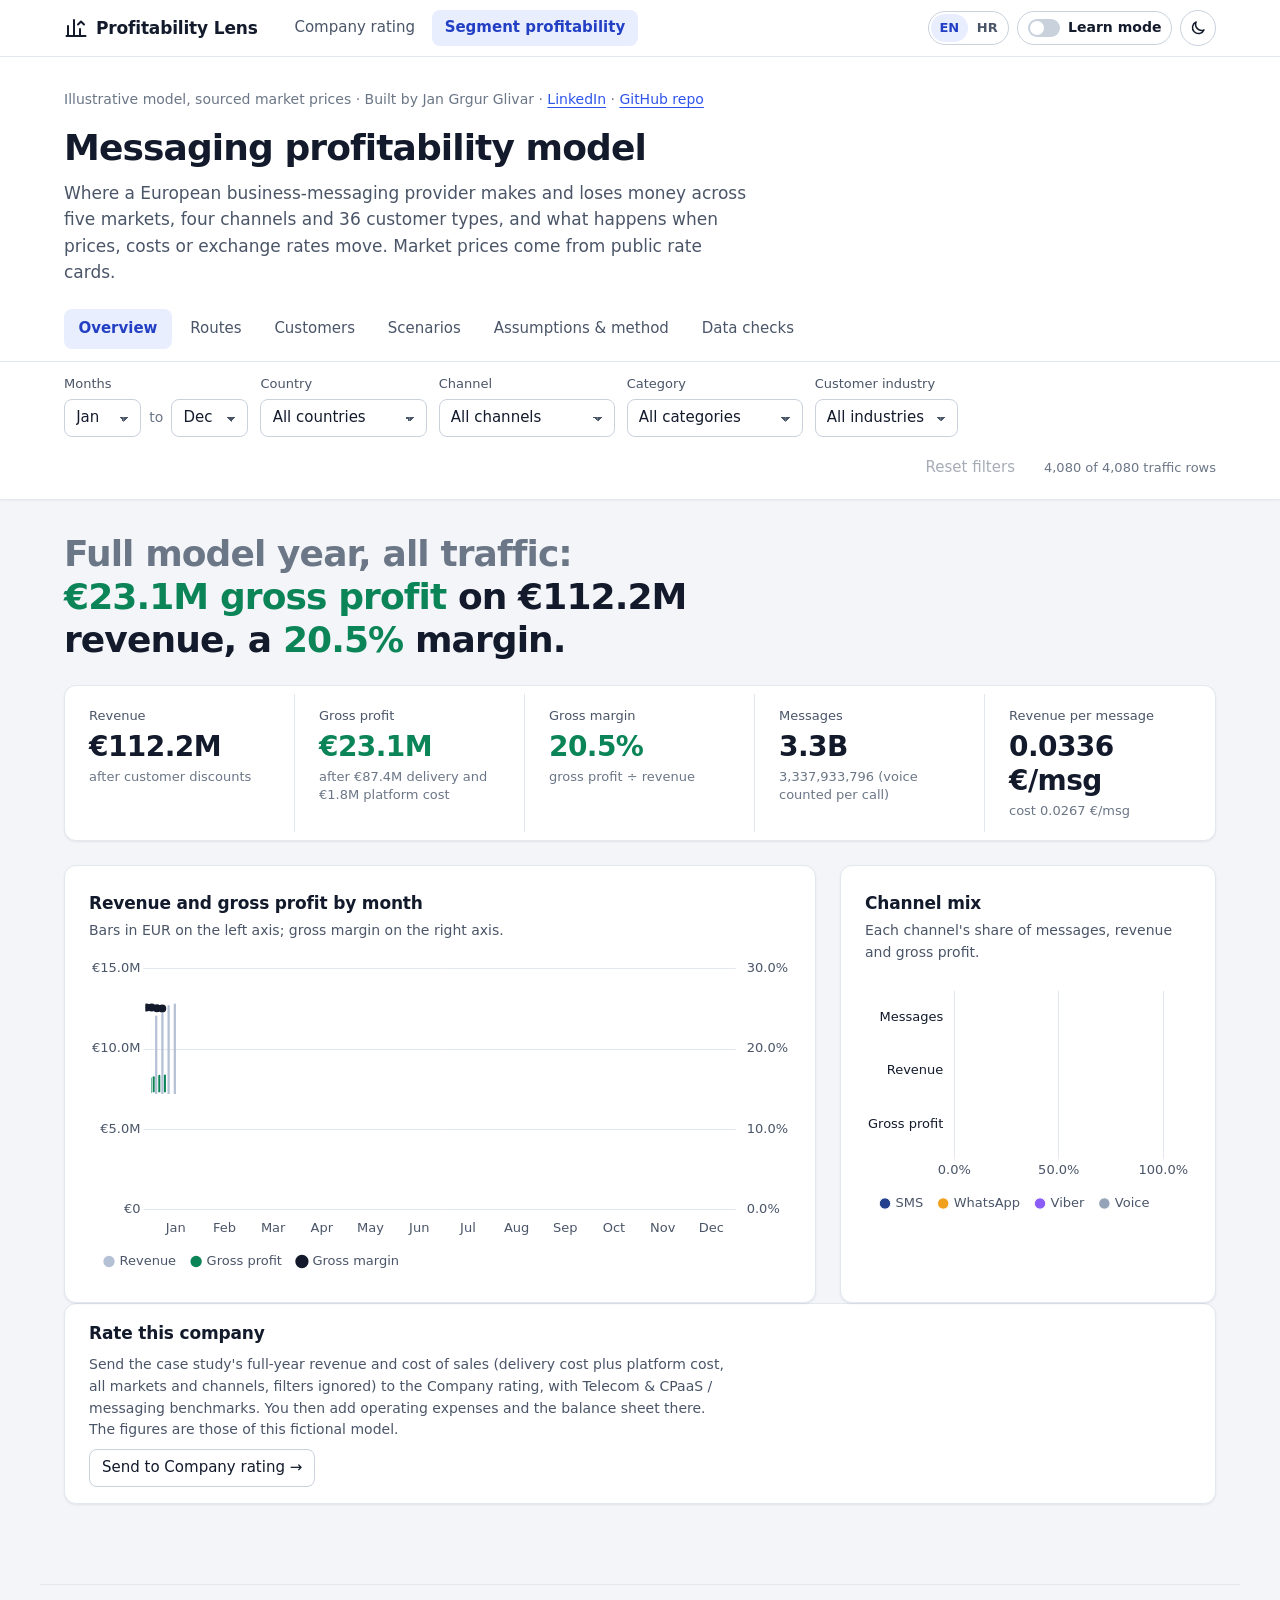
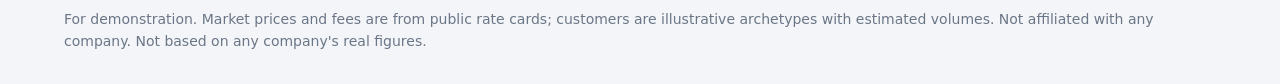
==== commit 0f5539f8: "Add the Company rating page, shared design, Learn mode and EN/HR languages Phase 2. The Company rati" ====
--- a/modules/messaging/index.html
+++ b/modules/messaging/index.html
@@ -3,8 +3,10 @@
 <head>
   <meta charset="utf-8">
   <meta name="viewport" content="width=device-width, initial-scale=1">
-  <title>Messaging profitability model</title>
-  <meta name="description" content="Interactive model of a business-messaging provider's gross margin by country, channel and customer, priced from public rate cards, with what-if scenarios. Customers are illustrative.">
+  <!-- The title, description and link-preview tags stay in English for search engines and link
+       previews; the page sets the title in the interface language (seg.title). -->
+  <title data-i18n="seg.title">Messaging profitability model</title>
+  <meta name="description" content="Interactive model of a business-messaging provider's gross margin by country, channel and customer, priced from public rate cards, with what-if scenarios. Customers are illustrative. English and Croatian.">
   <link rel="icon" href="favicon.svg" type="image/svg+xml">
   <link rel="apple-touch-icon" href="apple-touch-icon.png">
   <meta name="theme-color" content="#2f54eb">
@@ -22,66 +24,61 @@
   <meta name="twitter:card" content="summary_large_image">
   <meta name="author" content="Jan Grgur Glivar">
 
+  <link rel="stylesheet" href="../../src/shared/theme.css">
   <link rel="stylesheet" href="css/style.css">
 </head>
 <body>
-  <a class="skip-link" href="#main">Skip to content</a>
-
-  <header class="masthead">
+  <!-- Every visible text comes from src/shared/lang/en.js and hr.js (data-i18n keys under "seg"). -->
+  <a class="skip-link" href="#main" data-i18n="common.skipLink"></a>
+  <header id="site-header"></header>
+
+  <div class="masthead">
     <div class="wrap">
-      <p class="byline">
-        Illustrative model, sourced market prices · Built by Jan Grgur Glivar ·
-        <a href="https://linkedin.com/in/jangrgurglivar" rel="noopener">LinkedIn</a> ·
-        <a href="https://github.com/jangrgur-cmd/messaging-profitability" rel="noopener">GitHub repo</a>
-      </p>
-      <h1>Messaging profitability model</h1>
-      <p class="lede">
-        Where a European business-messaging provider makes and loses money across five markets,
-        four channels and 36 customer types, and what happens when prices, costs or exchange rates
-        move. Market prices come from public rate cards.
-      </p>
+      <p class="byline" data-i18n-html="seg.byline"></p>
+      <h1 data-i18n="seg.title"></h1>
+      <p class="lede" data-i18n="seg.lede"></p>
     </div>
 
-    <nav class="wrap tabs" aria-label="Views">
+    <nav class="wrap tabs" data-i18n-attr="aria-label: seg.tabs.label">
       <div role="tablist" id="tablist">
-        <button role="tab" id="tab-overview" aria-controls="panel-overview" data-tab="overview">Overview</button>
-        <button role="tab" id="tab-routes" aria-controls="panel-routes" data-tab="routes">Routes</button>
-        <button role="tab" id="tab-customers" aria-controls="panel-customers" data-tab="customers">Customers</button>
-        <button role="tab" id="tab-scenarios" aria-controls="panel-scenarios" data-tab="scenarios">Scenarios</button>
-        <button role="tab" id="tab-assumptions" aria-controls="panel-assumptions" data-tab="assumptions">Assumptions &amp; method</button>
-        <button role="tab" id="tab-checks" aria-controls="panel-checks" data-tab="checks">Data checks</button>
+        <button role="tab" id="tab-overview" aria-controls="panel-overview" data-tab="overview" data-i18n="seg.tabs.overview"></button>
+        <button role="tab" id="tab-routes" aria-controls="panel-routes" data-tab="routes" data-i18n="seg.tabs.routes"></button>
+        <button role="tab" id="tab-customers" aria-controls="panel-customers" data-tab="customers" data-i18n="seg.tabs.customers"></button>
+        <button role="tab" id="tab-scenarios" aria-controls="panel-scenarios" data-tab="scenarios" data-i18n="seg.tabs.scenarios"></button>
+        <button role="tab" id="tab-assumptions" aria-controls="panel-assumptions" data-tab="assumptions" data-i18n="seg.tabs.assumptions"></button>
+        <button role="tab" id="tab-checks" aria-controls="panel-checks" data-tab="checks" data-i18n="seg.tabs.checks"></button>
       </div>
     </nav>
-  </header>
-
-  <section class="filterbar" aria-label="Filters">
+  </div>
+
+  <section class="filterbar" data-i18n-attr="aria-label: seg.filters.label">
     <form class="wrap filters" id="filters">
       <fieldset class="filter filter--months">
-        <legend>Months</legend>
-        <label class="sr-only" for="f-from">From month</label>
+        <legend data-i18n="seg.filters.months"></legend>
+        <label class="sr-only" for="f-from" data-i18n="seg.filters.fromMonth"></label>
         <select id="f-from" name="monthFrom"></select>
-        <span aria-hidden="true">to</span>
-        <label class="sr-only" for="f-to">To month</label>
+        <span aria-hidden="true" data-i18n="seg.filters.to"></span>
+        <label class="sr-only" for="f-to" data-i18n="seg.filters.toMonth"></label>
         <select id="f-to" name="monthTo"></select>
       </fieldset>
       <div class="filter">
-        <label for="f-country">Country</label>
+        <label for="f-country" data-i18n="seg.filters.country"></label>
         <select id="f-country" name="country"></select>
       </div>
       <div class="filter">
-        <label for="f-channel">Channel</label>
+        <label for="f-channel" data-i18n="seg.filters.channel"></label>
         <select id="f-channel" name="channel"></select>
       </div>
       <div class="filter">
-        <label for="f-category">Category</label>
+        <label for="f-category" data-i18n="seg.filters.category"></label>
         <select id="f-category" name="category"></select>
       </div>
       <div class="filter">
-        <label for="f-industry">Customer industry</label>
+        <label for="f-industry" data-i18n="seg.filters.industry"></label>
         <select id="f-industry" name="industry"></select>
       </div>
       <div class="filter filter--actions">
-        <button type="button" id="f-reset" class="button-quiet">Reset filters</button>
+        <button type="button" id="f-reset" class="button-quiet" data-i18n="seg.filters.reset"></button>
         <p class="filter-count" id="filter-count" aria-live="polite"></p>
       </div>
     </form>
@@ -91,7 +88,7 @@
     <p class="load-error" id="load-error" hidden></p>
 
     <section role="tabpanel" id="panel-overview" aria-labelledby="tab-overview" tabindex="0">
-      <h2 class="sr-only">Overview</h2>
+      <h2 class="sr-only" data-i18n="seg.overview.title"></h2>
       <p class="statement" id="statement" aria-live="polite"></p>
 
       <dl class="ledger" id="kpis"></dl>
@@ -99,8 +96,8 @@
       <div class="charts">
         <figure class="chart chart--wide">
           <figcaption>
-            <h3>Revenue and gross profit by month</h3>
-            <p>Bars in EUR on the left axis; gross margin on the right axis.</p>
+            <h3 data-i18n="seg.overview.trendTitle"></h3>
+            <p data-i18n="seg.overview.trendCaption"></p>
           </figcaption>
           <div class="chart-box">
             <canvas id="trend-chart" role="img"></canvas>
@@ -108,8 +105,8 @@
         </figure>
         <figure class="chart">
           <figcaption>
-            <h3>Channel mix</h3>
-            <p>Each channel's share of messages, revenue and gross profit.</p>
+            <h3 data-i18n="seg.overview.mixTitle"></h3>
+            <p data-i18n="seg.overview.mixCaption"></p>
           </figcaption>
           <div class="chart-box chart-box--short">
             <canvas id="mix-chart" role="img"></canvas>
@@ -117,38 +114,48 @@
           <p class="chart-note" id="mix-note" hidden></p>
         </figure>
       </div>
+
+      <section class="block learn-only learn-block" aria-labelledby="contrib-title">
+        <h3 class="block-title" id="contrib-title" data-i18n="seg.overview.contribTitle"></h3>
+        <p class="block-note" data-i18n-html="seg.overview.contribNote"></p>
+        <div id="contrib-table"></div>
+      </section>
+
+      <section class="block handoff" aria-labelledby="handoff-title">
+        <h3 class="block-title" id="handoff-title" data-i18n="seg.overview.handoffTitle"></h3>
+        <p class="block-note" data-i18n="seg.overview.handoffNote"></p>
+        <a class="button" id="send-to-rating" href="../../index.html" data-i18n="seg.overview.handoffButton"></a>
+      </section>
     </section>
 
     <section role="tabpanel" id="panel-routes" aria-labelledby="tab-routes" tabindex="0" hidden>
-      <h2 class="section-title">Routes</h2>
+      <h2 class="section-title" data-i18n="seg.routes.title"></h2>
       <p class="section-lede" id="routes-summary" aria-live="polite"></p>
 
       <div class="block heatmap-card">
-        <h3 class="block-title">Gross margin by country and channel</h3>
-        <p class="block-note">Each cell is one route. Deeper green means a higher margin; red cells lose money. A dash means no traffic.</p>
+        <h3 class="block-title" data-i18n="seg.routes.heatmapTitle"></h3>
+        <p class="block-note" data-i18n="seg.routes.heatmapNote"></p>
         <div id="heatmap" class="heatmap"></div>
       </div>
 
       <div class="block">
         <div class="block-head">
-          <h3 class="block-title">All routes</h3>
-          <button type="button" class="button-quiet" id="routes-csv">Download CSV</button>
-        </div>
-        <p class="block-note">Cost headroom: how much the route's delivery cost (operator, Meta or Viber fees) could rise,
-          with customer prices unchanged, before it stops making money. A negative value means the route already loses money.</p>
+          <h3 class="block-title" data-i18n="seg.routes.allTitle"></h3>
+          <button type="button" class="button-quiet" id="routes-csv" data-i18n="common.downloadCsv"></button>
+        </div>
+        <p class="block-note" data-i18n="seg.routes.headroomNote"></p>
         <div id="routes-table"></div>
       </div>
     </section>
 
     <section role="tabpanel" id="panel-customers" aria-labelledby="tab-customers" tabindex="0" hidden>
-      <h2 class="section-title">Customers</h2>
+      <h2 class="section-title" data-i18n="seg.customers.title"></h2>
       <p class="section-lede" id="customers-summary" aria-live="polite"></p>
 
       <figure class="chart block">
         <figcaption>
-          <h3>Whale curve</h3>
-          <p>Customers sorted from most to least profitable, against their cumulative share of gross profit.
-            The curve rises above 100% when some customers lose money.</p>
+          <h3 data-i18n="seg.customers.whaleTitle"></h3>
+          <p data-i18n="seg.customers.whaleCaption"></p>
         </figcaption>
         <div class="chart-box chart-box--short">
           <canvas id="whale-chart" role="img"></canvas>
@@ -159,100 +166,103 @@
       <div class="customers-grid">
         <div class="block">
           <div class="block-head">
-            <h3 class="block-title">All customers</h3>
-            <button type="button" class="button-quiet" id="customers-csv">Download CSV</button>
+            <h3 class="block-title" data-i18n="seg.customers.allTitle"></h3>
+            <button type="button" class="button-quiet" id="customers-csv" data-i18n="common.downloadCsv"></button>
           </div>
           <div id="customers-table"></div>
         </div>
-        <aside class="customer-panel" id="customer-detail" aria-live="polite" aria-label="Customer detail"></aside>
-      </div>
-    </section>
+        <aside class="customer-panel" id="customer-detail" aria-live="polite" data-i18n-attr="aria-label: seg.customers.detailLabel"></aside>
+      </div>
+    </section>
+
     <section role="tabpanel" id="panel-scenarios" aria-labelledby="tab-scenarios" tabindex="0" hidden>
-      <h2 class="section-title">Scenarios</h2>
+      <h2 class="section-title" data-i18n="seg.scenarios.title"></h2>
       <p class="section-lede" id="scenario-summary" aria-live="polite"></p>
 
-      <div class="presets block" id="presets" role="group" aria-label="Preset scenarios"></div>
+      <div class="presets block" id="presets" role="group" data-i18n-attr="aria-label: seg.scenarios.presetsLabel"></div>
 
       <div class="scenario-layout">
-        <form class="scenario-controls" id="scenario-form" aria-label="Scenario settings">
-          <p class="block-note">
-            Steps are applied in this order. Each bar in the bridge is the change in gross profit caused by
-            that step, given the steps before it. Filters above apply to both baseline and scenario.
-          </p>
-
-          <fieldset class="step">
-            <legend><span class="step-no">1</span> Volume</legend>
-            <label class="slider">
-              <span>Change in messages <output id="o-volume"></output></span>
+        <form class="scenario-controls" id="scenario-form" data-i18n-attr="aria-label: seg.scenarios.formLabel">
+          <p class="block-note" data-i18n="seg.scenarios.orderNote"></p>
+
+          <fieldset class="step">
+            <legend><span class="step-no">1</span> <span data-i18n="seg.scenarios.volumeLegend"></span></legend>
+            <label class="slider">
+              <span><span data-i18n="seg.scenarios.volumeSlider"></span> <output id="o-volume"></output></span>
               <input type="range" name="volumeChange" min="-30" max="30" step="1" value="0">
             </label>
-            <label class="inline-select">Applies to
+            <label class="inline-select"><span data-i18n="seg.scenarios.appliesTo"></span>
               <select name="volumeCategory"></select>
             </label>
-          </fieldset>
-
-          <fieldset class="step">
-            <legend><span class="step-no">2</span> SMS → WhatsApp migration</legend>
-            <label class="slider">
-              <span>Authentication SMS moved <output id="o-ma"></output></span>
+            <p class="learn-note learn-only" data-i18n="seg.scenarios.learnVolume"></p>
+          </fieldset>
+
+          <fieldset class="step">
+            <legend><span class="step-no">2</span> <span data-i18n="seg.scenarios.migrationLegend"></span></legend>
+            <label class="slider">
+              <span><span data-i18n="seg.scenarios.migrationAuth"></span> <output id="o-ma"></output></span>
               <input type="range" name="migration.authentication" min="0" max="50" step="1" value="0">
             </label>
             <label class="slider">
-              <span>Utility SMS moved <output id="o-mu"></output></span>
+              <span><span data-i18n="seg.scenarios.migrationUtility"></span> <output id="o-mu"></output></span>
               <input type="range" name="migration.utility" min="0" max="50" step="1" value="0">
             </label>
             <label class="slider">
-              <span>Marketing SMS moved <output id="o-mm"></output></span>
+              <span><span data-i18n="seg.scenarios.migrationMarketing"></span> <output id="o-mm"></output></span>
               <input type="range" name="migration.marketing" min="0" max="50" step="1" value="0">
             </label>
-            <label class="inline-select">WhatsApp messages per SMS replaced
+            <label class="inline-select"><span data-i18n="seg.scenarios.conversion"></span>
               <input type="number" name="conversionRatio" min="0.5" max="2" step="0.05" value="1">
             </label>
-          </fieldset>
-
-          <fieldset class="step">
-            <legend><span class="step-no">3</span> Customer price</legend>
-            <label class="slider">
-              <span>Change in our own fee <output id="o-price"></output></span>
+            <p class="learn-note learn-only" data-i18n="seg.scenarios.learnMigration"></p>
+          </fieldset>
+
+          <fieldset class="step">
+            <legend><span class="step-no">3</span> <span data-i18n="seg.scenarios.priceLegend"></span></legend>
+            <label class="slider">
+              <span><span data-i18n="seg.scenarios.priceSlider"></span> <output id="o-price"></output></span>
               <input type="range" name="priceChange" min="-20" max="20" step="1" value="0">
             </label>
-            <label class="inline-select">Applies to
+            <label class="inline-select"><span data-i18n="seg.scenarios.appliesTo"></span>
               <select name="priceChannel"></select>
             </label>
-          </fieldset>
-
-          <fieldset class="step">
-            <legend><span class="step-no">4</span> Operator cost</legend>
-            <label class="slider">
-              <span>Change in delivery cost <output id="o-cost"></output></span>
+            <p class="learn-note learn-only" data-i18n="seg.scenarios.learnPrice"></p>
+          </fieldset>
+
+          <fieldset class="step">
+            <legend><span class="step-no">4</span> <span data-i18n="seg.scenarios.costLegend"></span></legend>
+            <label class="slider">
+              <span><span data-i18n="seg.scenarios.costSlider"></span> <output id="o-cost"></output></span>
               <input type="range" name="costChange" min="-30" max="50" step="1" value="0">
             </label>
-            <label class="inline-select">Applies to
+            <label class="inline-select"><span data-i18n="seg.scenarios.appliesTo"></span>
               <select name="costChannel"></select>
             </label>
-            <div class="country-checks" id="cost-countries" role="group" aria-label="Countries the cost change applies to"></div>
-            <p class="hint">With no country ticked, the change applies to all countries.</p>
-          </fieldset>
-
-          <fieldset class="step">
-            <legend><span class="step-no">5</span> Exchange rate</legend>
-            <label class="slider">
-              <span>Change in EUR/USD <output id="o-fx"></output></span>
+            <div class="country-checks" id="cost-countries" role="group" data-i18n-attr="aria-label: seg.scenarios.costCountries"></div>
+            <p class="hint" data-i18n="seg.scenarios.costHint"></p>
+            <p class="learn-note learn-only" data-i18n="seg.scenarios.learnCost"></p>
+          </fieldset>
+
+          <fieldset class="step">
+            <legend><span class="step-no">5</span> <span data-i18n="seg.scenarios.fxLegend"></span></legend>
+            <label class="slider">
+              <span><span data-i18n="seg.scenarios.fxSlider"></span> <output id="o-fx"></output></span>
               <input type="range" name="fxChange" min="-20" max="20" step="1" value="0">
             </label>
+            <p class="learn-note learn-only" data-i18n="seg.scenarios.learnFx"></p>
           </fieldset>
         </form>
 
         <div class="scenario-results">
           <div class="block">
-            <h3 class="block-title">Baseline and scenario</h3>
+            <h3 class="block-title" data-i18n="seg.scenarios.compareTitle"></h3>
             <div id="scenario-compare"></div>
           </div>
 
           <figure class="chart block">
             <figcaption>
-              <h3>Margin bridge</h3>
-              <p>Gross profit from baseline to scenario, step by step. The axis does not start at zero, so small effects stay visible.</p>
+              <h3 data-i18n="seg.scenarios.bridgeTitle"></h3>
+              <p data-i18n="seg.scenarios.bridgeCaption"></p>
             </figcaption>
             <div class="chart-box">
               <canvas id="bridge-chart" role="img"></canvas>
@@ -261,128 +271,71 @@
 
           <div class="affected">
             <div class="block">
-              <h3 class="block-title">Routes most affected</h3>
+              <h3 class="block-title" data-i18n="seg.scenarios.affectedRoutes"></h3>
               <div id="affected-routes"></div>
             </div>
             <div class="block">
-              <h3 class="block-title">Customers most affected</h3>
+              <h3 class="block-title" data-i18n="seg.scenarios.affectedCustomers"></h3>
               <div id="affected-customers"></div>
             </div>
           </div>
         </div>
       </div>
     </section>
+
     <section role="tabpanel" id="panel-assumptions" aria-labelledby="tab-assumptions" tabindex="0" hidden>
-      <h2 class="section-title">Assumptions &amp; method</h2>
+      <h2 class="section-title" data-i18n="seg.assumptions.title"></h2>
       <p class="section-lede" id="assumptions-summary" aria-live="polite"></p>
-      <p class="disclaimer">
-        For demonstration. Market prices and fees are from public rate cards; customers are illustrative
-        archetypes with estimated volumes. Not affiliated with any company. Not based on any company's real figures.
-      </p>
+      <p class="disclaimer" data-i18n="seg.assumptions.disclaimer"></p>
 
       <div class="block">
         <div class="block-head">
-          <h3 class="block-title">Every assumption</h3>
-          <button type="button" class="button-quiet" id="assumptions-csv">Download CSV</button>
+          <h3 class="block-title" data-i18n="seg.assumptions.everyTitle"></h3>
+          <button type="button" class="button-quiet" id="assumptions-csv" data-i18n="common.downloadCsv"></button>
         </div>
         <div class="table-filters">
-          <label class="inline-select">Group <select id="a-group"></select></label>
-          <label class="inline-select">Status <select id="a-status"></select></label>
+          <label class="inline-select"><span data-i18n="seg.assumptions.group"></span> <select id="a-group"></select></label>
+          <label class="inline-select"><span data-i18n="seg.assumptions.status"></span> <select id="a-status"></select></label>
         </div>
         <div id="assumptions-table"></div>
       </div>
 
       <div class="block">
         <div class="block-head">
-          <h3 class="block-title">Customer archetypes and their estimated volumes</h3>
-          <button type="button" class="button-quiet" id="archetypes-csv">Download CSV</button>
+          <h3 class="block-title" data-i18n="seg.assumptions.archetypesTitle"></h3>
+          <button type="button" class="button-quiet" id="archetypes-csv" data-i18n="common.downloadCsv"></button>
         </div>
         <div id="archetypes-table"></div>
       </div>
 
       <div class="method">
         <div class="block">
-          <h3 class="block-title">How the numbers are calculated</h3>
-          <dl class="formulas">
-            <div>
-              <dt>Revenue</dt>
-              <dd><code>volume × (pass-through + (list price − pass-through) × (1 − customer discount))</code>
-                The discount applies only to our own fee. Third-party fees passed on at cost (Meta's WhatsApp fee,
-                US carrier fees) are charged in full.</dd>
-            </div>
-            <div>
-              <dt>Delivery cost</dt>
-              <dd><code>volume × cost per message × exchange rate to EUR</code>
-                What we pay operators (SMS, voice), Meta (WhatsApp) or Viber. USD costs are converted at the EUR/USD rate.</dd>
-            </div>
-            <div>
-              <dt>Platform cost</dt>
-              <dd><code>volume × platform cost per message</code>
-                Our own infrastructure and support cost, so gross margin is not overstated.</dd>
-            </div>
-            <div>
-              <dt>Gross profit</dt>
-              <dd><code>revenue − delivery cost − platform cost</code></dd>
-            </div>
-            <div>
-              <dt>Gross margin</dt>
-              <dd><code>gross profit ÷ revenue</code> Shown as "n/a" when revenue is zero.</dd>
-            </div>
-            <div>
-              <dt>Cost headroom</dt>
-              <dd><code>gross profit ÷ delivery cost</code>
-                How far delivery cost can rise, with prices unchanged, before a route breaks even: the margin of safety
-                to bring into an operator negotiation. Raising that route's operator cost by this amount on the Scenarios
-                tab brings its gross profit to zero.</dd>
-            </div>
-            <div>
-              <dt>Route</dt>
-              <dd>One country × channel combination, e.g. "Germany SMS". A route is loss-making when its gross profit
-                over the selected period is below zero.</dd>
-            </div>
-            <div>
-              <dt>Whale curve</dt>
-              <dd>Customers sorted by gross profit, highest first, against their cumulative share of total gross
-                profit. It rises above 100% when some customers lose money.</dd>
-            </div>
-            <div>
-              <dt>Revenue and cost per message</dt>
-              <dd><code>revenue ÷ messages</code> and <code>(delivery cost + platform cost) ÷ messages</code>.
-                Voice is counted per call.</dd>
-            </div>
-          </dl>
+          <h3 class="block-title" data-i18n="seg.assumptions.formulasTitle"></h3>
+          <dl class="formulas" data-i18n-html="seg.assumptions.formulas"></dl>
         </div>
 
         <div class="block">
-          <h3 class="block-title">Scenario order of operations</h3>
+          <h3 class="block-title" data-i18n="seg.assumptions.orderTitle"></h3>
           <ol class="steps-list" id="method-steps"></ol>
-          <p class="block-note">Each bar in the margin bridge is the change in gross profit caused by one step, given the
-            steps before it, so the bars add up exactly to the total change.</p>
+          <p class="block-note" data-i18n="seg.assumptions.orderNote"></p>
         </div>
 
         <div class="block">
-          <h3 class="block-title">How the traffic data is made</h3>
-          <p class="prose">
-            A small Node script (<code>scripts/generate-data.mjs</code>) turns the assumptions into one row per month,
-            customer, country, channel and category. Monthly volume = the customer's estimated base volume × its share
-            of traffic in that country × the channel's share × the category's share × a seasonality index × a little
-            random noise. The noise comes from a seeded random number generator, so the same assumptions always
-            produce exactly the same data. Revenue, cost and profit are not stored; they are calculated in the
-            browser, so scenarios can recalculate them.
-          </p>
+          <h3 class="block-title" data-i18n="seg.assumptions.dataTitle"></h3>
+          <p class="prose" data-i18n-html="seg.assumptions.dataProse"></p>
         </div>
       </div>
     </section>
 
     <section role="tabpanel" id="panel-checks" aria-labelledby="tab-checks" tabindex="0" hidden>
-      <h2 class="section-title">Data checks</h2>
+      <h2 class="section-title" data-i18n="seg.checks.title"></h2>
       <p class="section-lede" id="checks-summary" aria-live="polite"></p>
       <ul class="checks" id="checks-list"></ul>
     </section>
   </main>
 
   <footer class="wrap footer">
-    <p>For demonstration. Market prices and fees are from public rate cards; customers are illustrative archetypes with estimated volumes. Not affiliated with any company. Not based on any company's real figures.</p>
+    <p data-i18n="seg.footer"></p>
   </footer>
 
   <script src="lib/chart.umd.min.js"></script>
--- a/src/shared/theme.css
+++ b/src/shared/theme.css
@@ -0,0 +1,381 @@
+/* theme.css: the one design shared by both modules.
+   Design tokens (light and dark), base typography, the site header with module
+   navigation and the Learn mode and theme switches, buttons, status pills and
+   the Learn mode visibility rule. Each module adds its own stylesheet after this.
+
+   Cool, crisp look. One accent colour (cobalt) for interface state only.
+   Profit, loss and benchmark bands have their own colours and are always paired
+   with a word or symbol, never colour alone.
+
+   Light and dark: every colour token is light-dark(light, dark). The page
+   follows the system setting; the theme switch sets data-theme on <html>,
+   which fixes color-scheme and so picks one side of every token. */
+
+:root {
+  color-scheme: light dark;
+
+  --page: light-dark(#f3f5f9, #0e131b);
+  --surface: light-dark(#ffffff, #161d28);
+  --surface-2: light-dark(#f8fafc, #1b2330);
+  --ink: light-dark(#121a2b, #e7ecf3);
+  --ink-muted: light-dark(#4a5568, #aab5c5);
+  --ink-faint: light-dark(#6b7686, #8a95a6);
+  --rule: light-dark(#e3e8ef, #283244);
+  --rule-strong: light-dark(#c9d1dd, #3a4659);
+  --accent: light-dark(#2f54eb, #7d9bff);
+  --accent-strong: light-dark(#2340c4, #a9bcff);
+  --accent-soft: light-dark(#e9eefe, #1e2a4d);
+  --on-accent: light-dark(#ffffff, #0e131b);
+  --profit: light-dark(#0b8457, #3cc994);
+  --loss: light-dark(#d9363e, #ff7378);
+  --revenue: light-dark(#b4c0d4, #4b5b78);
+
+  /* Messaging channels (charts). */
+  --ch-sms: light-dark(#24418f, #6f90ec);
+  --ch-whatsapp: light-dark(#f0a01a, #f0a01a);
+  --ch-viber: light-dark(#8b5cf6, #a78bfa);
+  --ch-voice: light-dark(#94a3b8, #8592a6);
+
+  /* Benchmark bands, worst to best, and flag severities. */
+  --band-poor: light-dark(#c92a2a, #ff6b6b);
+  --band-weak: light-dark(#d9480f, #ff922b);
+  --band-fair: light-dark(#b07d05, #f5c542);
+  --band-good: light-dark(#2b8a3e, #69db7c);
+  --band-excellent: light-dark(#087f5b, #38d9a9);
+  --sev-critical: var(--band-poor);
+  --sev-serious: var(--band-weak);
+  --sev-warning: var(--band-fair);
+  --sev-info: var(--accent);
+
+  --font-sans: "Segoe UI Variable Text", -apple-system, BlinkMacSystemFont, "SF Pro Text", "Segoe UI", system-ui, "Helvetica Neue", Arial, sans-serif;
+  --font-display: "Segoe UI Variable Display", -apple-system, BlinkMacSystemFont, "SF Pro Display", "Segoe UI", system-ui, "Helvetica Neue", Arial, sans-serif;
+
+  --step--1: 0.875rem;
+  --step-0: 1rem;
+  --step-1: 1.25rem;
+  --step-2: 1.75rem;
+  --step-3: 2.25rem;
+
+  --space-1: 0.25rem;
+  --space-2: 0.5rem;
+  --space-3: 0.75rem;
+  --space-4: 1rem;
+  --space-5: 1.5rem;
+  --space-6: 2rem;
+  --space-7: 3rem;
+
+  --radius: 12px;
+  --radius-sm: 8px;
+  --shadow: 0 1px 2px rgba(16, 24, 40, 0.04), 0 1px 3px rgba(16, 24, 40, 0.04);
+
+  --wrap: 75rem;
+}
+
+:root[data-theme="light"] { color-scheme: light; }
+:root[data-theme="dark"] {
+  color-scheme: dark;
+  --shadow: 0 1px 2px rgba(0, 0, 0, 0.3);
+}
+@media (prefers-color-scheme: dark) {
+  :root:not([data-theme="light"]) { --shadow: 0 1px 2px rgba(0, 0, 0, 0.3); }
+}
+
+*, *::before, *::after { box-sizing: border-box; }
+
+html { -webkit-text-size-adjust: 100%; }
+
+body {
+  margin: 0;
+  background: var(--page);
+  color: var(--ink);
+  font-family: var(--font-sans);
+  font-size: var(--step-0);
+  line-height: 1.55;
+  font-variant-numeric: tabular-nums;
+  -webkit-font-smoothing: antialiased;
+}
+
+a { color: var(--accent); text-underline-offset: 0.18em; }
+a:hover { color: var(--accent-strong); text-decoration-thickness: 2px; }
+
+:focus-visible {
+  outline: 2px solid var(--accent);
+  outline-offset: 2px;
+  border-radius: 4px;
+}
+
+.wrap {
+  max-width: var(--wrap);
+  margin-inline: auto;
+  padding-inline: var(--space-5);
+}
+
+.sr-only {
+  position: absolute;
+  width: 1px;
+  height: 1px;
+  padding: 0;
+  margin: -1px;
+  overflow: hidden;
+  clip: rect(0 0 0 0);
+  white-space: nowrap;
+  border: 0;
+}
+
+.skip-link {
+  position: absolute;
+  left: var(--space-4);
+  top: -3rem;
+  padding: var(--space-2) var(--space-3);
+  background: var(--surface);
+  border: 1px solid var(--accent);
+  border-radius: var(--radius-sm);
+  z-index: 20;
+}
+.skip-link:focus { top: var(--space-4); }
+
+/* ---------- Learn mode ---------- */
+
+/* Content only shown while Learn mode is on (data-learn="on" on <html>). */
+:root:not([data-learn="on"]) .learn-only { display: none !important; }
+
+.learn-note {
+  margin: var(--space-3) 0 0;
+  padding: var(--space-3) var(--space-4);
+  border-left: 3px solid var(--accent);
+  border-radius: 0 var(--radius-sm) var(--radius-sm) 0;
+  background: var(--accent-soft);
+  font-size: var(--step--1);
+  color: var(--ink);
+}
+.learn-note > :first-child { margin-top: 0; }
+.learn-note > :last-child { margin-bottom: 0; }
+
+/* ---------- Site header ---------- */
+
+.site-header {
+  background: var(--surface);
+  border-bottom: 1px solid var(--rule);
+}
+
+.site-header__inner {
+  display: flex;
+  flex-wrap: wrap;
+  align-items: center;
+  gap: var(--space-2) var(--space-5);
+  min-height: 3.5rem;
+  padding-block: var(--space-2);
+}
+
+.brand {
+  display: inline-flex;
+  align-items: center;
+  gap: var(--space-2);
+  font-family: var(--font-display);
+  font-weight: 700;
+  font-size: 1.0625rem;
+  letter-spacing: -0.01em;
+  color: var(--ink);
+  text-decoration: none;
+}
+.brand:hover { color: var(--ink); }
+.brand svg { width: 1.5rem; height: 1.5rem; flex: none; }
+
+.module-nav ul {
+  display: flex;
+  gap: var(--space-1);
+  margin: 0;
+  padding: 0;
+  list-style: none;
+}
+
+.module-nav a {
+  display: block;
+  padding: 0.4rem 0.8rem;
+  border-radius: var(--radius-sm);
+  font-size: 0.9375rem;
+  font-weight: 500;
+  color: var(--ink-muted);
+  text-decoration: none;
+  white-space: nowrap;
+}
+.module-nav a:hover { color: var(--ink); background: var(--surface-2); }
+.module-nav a[aria-current="page"] { color: var(--accent-strong); background: var(--accent-soft); font-weight: 600; }
+
+.site-tools {
+  display: flex;
+  align-items: center;
+  gap: var(--space-2);
+  margin-left: auto;
+}
+
+/* Language switch: two small segmented buttons, the current one pressed. */
+.lang-switch {
+  display: inline-flex;
+  padding: 2px;
+  border: 1px solid var(--rule-strong);
+  border-radius: 999px;
+  background: var(--surface);
+}
+.lang-switch button {
+  min-width: 2.25rem;
+  padding: 0.25rem 0.55rem;
+  border: 0;
+  border-radius: 999px;
+  background: none;
+  color: var(--ink-muted);
+  font: inherit;
+  font-size: 0.8125rem;
+  font-weight: 650;
+  cursor: pointer;
+}
+.lang-switch button:hover { color: var(--ink); }
+.lang-switch button[aria-pressed="true"] { background: var(--accent-soft); color: var(--accent-strong); cursor: default; }
+
+/* A switch: a button with aria-pressed, drawn as a track and knob. */
+.switch {
+  display: inline-flex;
+  align-items: center;
+  gap: var(--space-2);
+  padding: 0.35rem 0.6rem;
+  border: 1px solid var(--rule-strong);
+  border-radius: 999px;
+  background: var(--surface);
+  color: var(--ink);
+  font: inherit;
+  font-size: var(--step--1);
+  font-weight: 600;
+  cursor: pointer;
+}
+.switch:hover { border-color: var(--accent); }
+.switch__track {
+  position: relative;
+  width: 2rem;
+  height: 1.125rem;
+  border-radius: 999px;
+  background: var(--rule-strong);
+  transition: background-color 150ms ease;
+}
+.switch__track::after {
+  content: "";
+  position: absolute;
+  top: 0.125rem;
+  left: 0.125rem;
+  width: 0.875rem;
+  height: 0.875rem;
+  border-radius: 50%;
+  background: var(--surface);
+  transition: transform 150ms ease;
+}
+.switch[aria-pressed="true"] .switch__track { background: var(--accent); }
+.switch[aria-pressed="true"] .switch__track::after { transform: translateX(0.875rem); }
+
+.icon-button {
+  display: inline-grid;
+  place-items: center;
+  width: 2.25rem;
+  height: 2.25rem;
+  border: 1px solid var(--rule-strong);
+  border-radius: 999px;
+  background: var(--surface);
+  color: var(--ink);
+  cursor: pointer;
+}
+.icon-button:hover { border-color: var(--accent); color: var(--accent-strong); }
+.icon-button svg { width: 1.125rem; height: 1.125rem; }
+
+/* ---------- Buttons ---------- */
+
+.button,
+.button-quiet {
+  font: inherit;
+  font-size: 0.9375rem;
+  font-weight: 500;
+  border-radius: var(--radius-sm);
+  padding: 0.4rem 0.75rem;
+  min-height: 2.375rem;
+  cursor: pointer;
+  transition: background-color 150ms ease, border-color 150ms ease;
+}
+
+.button {
+  display: inline-flex;
+  align-items: center;
+  justify-content: center;
+  gap: var(--space-2);
+  color: var(--ink);
+  background: var(--surface);
+  border: 1px solid var(--rule-strong);
+}
+.button:hover:not(:disabled) { border-color: var(--accent); color: var(--accent-strong); }
+
+.button--primary {
+  color: var(--on-accent);
+  background: var(--accent);
+  border-color: var(--accent);
+  font-weight: 650;
+}
+.button--primary:hover:not(:disabled) { color: var(--on-accent); background: var(--accent-strong); border-color: var(--accent-strong); }
+
+.button-quiet {
+  color: var(--accent);
+  background: none;
+  border: 1px solid transparent;
+}
+.button-quiet:hover:not(:disabled) { background: var(--accent-soft); color: var(--accent-strong); }
+.button:disabled, .button-quiet:disabled { color: var(--ink-faint); cursor: default; opacity: 0.6; }
+
+/* ---------- Status pills: benchmark bands and flag severities ---------- */
+
+.pill {
+  display: inline-flex;
+  align-items: center;
+  gap: 0.35em;
+  padding: 0.1em 0.6em 0.1em 0.45em;
+  border: 1px solid color-mix(in srgb, var(--tone) 45%, transparent);
+  border-radius: 999px;
+  background: color-mix(in srgb, var(--tone) 12%, var(--surface));
+  color: var(--ink);
+  font-size: 0.8125rem;
+  font-weight: 650;
+  line-height: 1.5;
+  white-space: nowrap;
+}
+.pill__icon { color: var(--tone); font-size: 0.75em; }
+
+.tone-poor { --tone: var(--band-poor); }
+.tone-weak { --tone: var(--band-weak); }
+.tone-fair { --tone: var(--band-fair); }
+.tone-good { --tone: var(--band-good); }
+.tone-excellent { --tone: var(--band-excellent); }
+.tone-none { --tone: var(--ink-faint); }
+.tone-critical { --tone: var(--sev-critical); }
+.tone-serious { --tone: var(--sev-serious); }
+.tone-warning { --tone: var(--sev-warning); }
+.tone-info { --tone: var(--sev-info); }
+
+/* ---------- Footer ---------- */
+
+.site-footer {
+  padding-block: var(--space-5) var(--space-6);
+  border-top: 1px solid var(--rule);
+  font-size: var(--step--1);
+  color: var(--ink-faint);
+}
+.site-footer p { margin: 0 0 var(--space-2); }
+
+@media (max-width: 40rem) {
+  .wrap { padding-inline: var(--space-4); }
+  .site-header__inner { gap: var(--space-2) var(--space-3); }
+  .module-nav { order: 3; flex-basis: 100%; overflow-x: auto; }
+  .switch__label-long { display: none; }
+}
+
+@media (prefers-reduced-motion: reduce) {
+  * { transition: none !important; animation: none !important; }
+}
+
+@media print {
+  :root, :root[data-theme] { color-scheme: light; }
+  .site-header, .skip-link { display: none !important; }
+}
--- a/modules/messaging/css/style.css
+++ b/modules/messaging/css/style.css
@@ -1,107 +1,7 @@
 /* Messaging profitability model: styles.
-   Cool, crisp light theme. One accent colour (cobalt) for interface state only.
-   Profit and loss have their own colours and are always paired with a word or
-   symbol. Content sits on white cards over a light grey page. */
-
-:root {
-  --page: #f3f5f9;
-  --surface: #ffffff;
-  --surface-2: #f8fafc;
-  --ink: #121a2b;
-  --ink-muted: #4a5568;
-  --ink-faint: #6b7686;
-  --rule: #e3e8ef;
-  --rule-strong: #c9d1dd;
-  --accent: #2f54eb;
-  --accent-strong: #2340c4;
-  --accent-soft: #e9eefe;
-  --profit: #0b8457;
-  --loss: #d9363e;
-  --revenue: #b4c0d4;
-
-  --ch-sms: #24418f;
-  --ch-whatsapp: #f0a01a;
-  --ch-viber: #8b5cf6;
-  --ch-voice: #94a3b8;
-
-  --font-sans: "Segoe UI Variable Text", -apple-system, BlinkMacSystemFont, "SF Pro Text", "Segoe UI", system-ui, "Helvetica Neue", Arial, sans-serif;
-  --font-display: "Segoe UI Variable Display", -apple-system, BlinkMacSystemFont, "SF Pro Display", "Segoe UI", system-ui, "Helvetica Neue", Arial, sans-serif;
-
-  --step--1: 0.875rem;
-  --step-0: 1rem;
-  --step-1: 1.25rem;
-  --step-2: 1.75rem;
-  --step-3: 2.25rem;
-
-  --space-1: 0.25rem;
-  --space-2: 0.5rem;
-  --space-3: 0.75rem;
-  --space-4: 1rem;
-  --space-5: 1.5rem;
-  --space-6: 2rem;
-  --space-7: 3rem;
-
-  --radius: 12px;
-  --radius-sm: 8px;
-  --shadow: 0 1px 2px rgba(16, 24, 40, 0.04), 0 1px 3px rgba(16, 24, 40, 0.04);
-
-  --wrap: 75rem;
-  color-scheme: light;
-}
-
-*, *::before, *::after { box-sizing: border-box; }
-
-html { -webkit-text-size-adjust: 100%; }
-
-body {
-  margin: 0;
-  background: var(--page);
-  color: var(--ink);
-  font-family: var(--font-sans);
-  font-size: var(--step-0);
-  line-height: 1.55;
-  font-variant-numeric: tabular-nums;
-  -webkit-font-smoothing: antialiased;
-}
-
-a { color: var(--accent); text-underline-offset: 0.18em; }
-a:hover { color: var(--accent-strong); text-decoration-thickness: 2px; }
-
-:focus-visible {
-  outline: 2px solid var(--accent);
-  outline-offset: 2px;
-  border-radius: 4px;
-}
-
-.wrap {
-  max-width: var(--wrap);
-  margin-inline: auto;
-  padding-inline: var(--space-5);
-}
-
-.sr-only {
-  position: absolute;
-  width: 1px;
-  height: 1px;
-  padding: 0;
-  margin: -1px;
-  overflow: hidden;
-  clip: rect(0 0 0 0);
-  white-space: nowrap;
-  border: 0;
-}
-
-.skip-link {
-  position: absolute;
-  left: var(--space-4);
-  top: -3rem;
-  padding: var(--space-2) var(--space-3);
-  background: var(--surface);
-  border: 1px solid var(--accent);
-  border-radius: var(--radius-sm);
-  z-index: 10;
-}
-.skip-link:focus { top: var(--space-4); }
+   Design tokens (light and dark), base typography, the site header, buttons and
+   Learn mode come from src/shared/theme.css, loaded before this file.
+   Content sits on cards over a slightly darker page. */
 
 /* Shared card look: white, hairline border, soft corners, barely-there shadow. */
 .card,
@@ -268,22 +168,6 @@
   gap: var(--space-4);
   margin-left: auto;
 }
-
-.button-quiet {
-  font: inherit;
-  font-size: 0.9375rem;
-  font-weight: 500;
-  color: var(--accent);
-  background: none;
-  border: 1px solid transparent;
-  border-radius: var(--radius-sm);
-  padding: 0.4rem 0.75rem;
-  min-height: 2.375rem;
-  cursor: pointer;
-  transition: background-color 150ms ease, border-color 150ms ease;
-}
-.button-quiet:hover:not(:disabled) { background: var(--accent-soft); color: var(--accent-strong); }
-.button-quiet:disabled { color: var(--ink-faint); cursor: default; opacity: 0.6; }
 
 .filter-count {
   margin: 0;
@@ -858,3 +742,23 @@
 @media (prefers-reduced-motion: reduce) {
   * { transition: none !important; animation: none !important; }
 }
+
+/* ---------- Learn mode and the link to the Company rating ---------- */
+
+.learn-block {
+  padding: var(--space-4) var(--space-5);
+  border-left: 3px solid var(--accent);
+  border-radius: 0 var(--radius) var(--radius) 0;
+  background: var(--accent-soft);
+}
+.learn-block .block-note { color: var(--ink); max-width: 72ch; }
+.learn-block .table-scroll { max-width: 42rem; }
+.contrib-table td { text-align: right; }
+.contrib-table thead th:not(:first-child) { text-align: right; }
+.contrib-table .op, .contrib-table thead th[aria-hidden] { width: 1.5rem; padding-inline: 0; text-align: center; color: var(--ink-faint); }
+.contrib-table tfoot > * > * { border-top: 2px solid var(--rule-strong); font-weight: 700; }
+
+.handoff { display: grid; justify-items: start; gap: var(--space-2); padding: var(--space-4) var(--space-5); background: var(--surface); border: 1px solid var(--rule); border-radius: var(--radius); box-shadow: var(--shadow); }
+.handoff .block-note { margin: 0; max-width: 72ch; }
+.handoff .button { text-decoration: none; }
+.scenario-controls .learn-note { margin-top: var(--space-3); }
